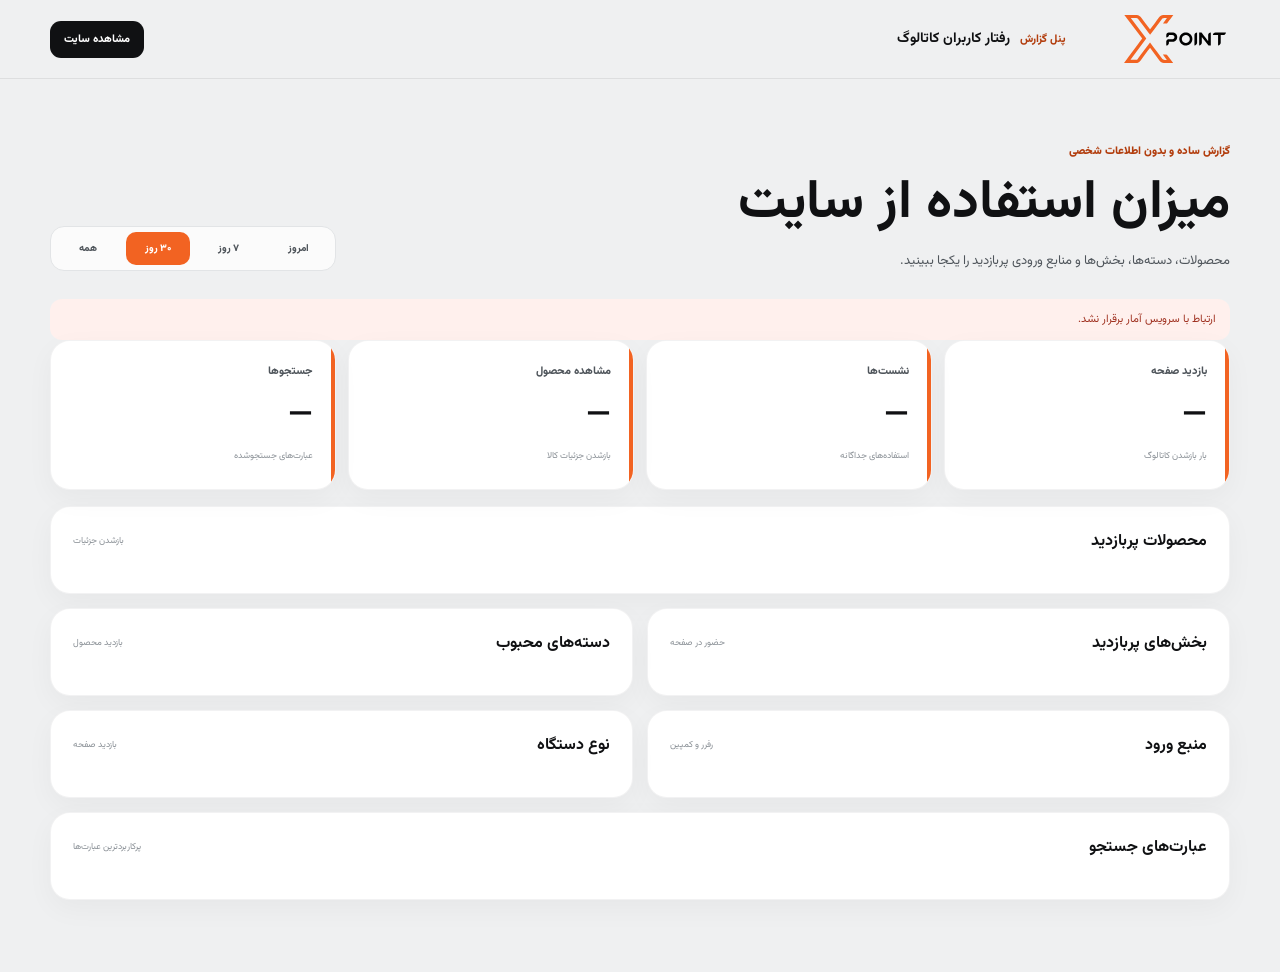
==== admin.html @ 045f8179 "feat: add usage dashboard and sheet-driven festival" ====
<!doctype html>
<html lang="fa" dir="rtl">
<head>
  <meta charset="UTF-8" />
  <meta name="viewport" content="width=device-width, initial-scale=1.0" />
  <meta name="theme-color" content="#101113" />
  <meta name="robots" content="noindex,nofollow" />
  <title>گزارش استفاده | X.Point</title>
  <link rel="stylesheet" href="admin.css?v=20261021-1" />
</head>
<body>
  <header class="admin-header">
    <div class="admin-shell header-inner">
      <a class="admin-brand" href="index.html" aria-label="بازگشت به کاتالوگ"><img src="assets/xpoint.svg" alt="X.Point" /></a>
      <div><span>پنل گزارش</span><strong>رفتار کاربران کاتالوگ</strong></div>
      <a class="catalog-link" href="index.html">مشاهده سایت</a>
    </div>
  </header>

  <main class="admin-shell">
    <section class="dashboard-intro">
      <div>
        <p class="eyebrow">گزارش ساده و بدون اطلاعات شخصی</p>
        <h1>میزان استفاده از سایت</h1>
        <p>محصولات، دسته‌ها، بخش‌ها و منابع ورودی پربازدید را یکجا ببینید.</p>
      </div>
      <div class="range-tabs" id="rangeTabs" aria-label="بازه گزارش">
        <button type="button" data-range="today">امروز</button>
        <button type="button" data-range="7d">۷ روز</button>
        <button class="active" type="button" data-range="30d">۳۰ روز</button>
        <button type="button" data-range="all">همه</button>
      </div>
    </section>

    <div class="dashboard-status" id="dashboardStatus">در حال دریافت گزارش…</div>

    <section class="summary-grid" aria-label="خلاصه گزارش">
      <article><span>بازدید صفحه</span><strong id="metricVisits">—</strong><small>بار بازشدن کاتالوگ</small></article>
      <article><span>نشست‌ها</span><strong id="metricSessions">—</strong><small>استفاده‌های جداگانه</small></article>
      <article><span>مشاهده محصول</span><strong id="metricProducts">—</strong><small>بازشدن جزئیات کالا</small></article>
      <article><span>جستجوها</span><strong id="metricSearches">—</strong><small>عبارت‌های جستجوشده</small></article>
    </section>

    <section class="dashboard-grid">
      <article class="report-card report-wide"><header><h2>محصولات پربازدید</h2><span>بازشدن جزئیات</span></header><div class="rank-list" id="topProducts"></div></article>
      <article class="report-card"><header><h2>بخش‌های پربازدید</h2><span>حضور در صفحه</span></header><div class="rank-list" id="topSections"></div></article>
      <article class="report-card"><header><h2>دسته‌های محبوب</h2><span>بازدید محصول</span></header><div class="rank-list" id="topCategories"></div></article>
      <article class="report-card"><header><h2>منبع ورود</h2><span>رفرر و کمپین</span></header><div class="rank-list" id="topSources"></div></article>
      <article class="report-card"><header><h2>نوع دستگاه</h2><span>بازدید صفحه</span></header><div class="rank-list" id="topDevices"></div></article>
      <article class="report-card report-wide"><header><h2>عبارت‌های جستجو</h2><span>پرکاربردترین عبارت‌ها</span></header><div class="rank-list" id="topSearches"></div></article>
    </section>
  </main>

  <script src="config.js?v=20261021-2"></script>
  <script src="admin.js?v=20261021-1"></script>
</body>
</html>
---- admin.css ----
@font-face { font-family: Vazirmatn; src: url("assets/fonts/Vazirmatn-Variable.woff2") format("woff2"); font-weight: 100 900; font-display: swap; }
:root { --orange:#f26322; --orange-dark:#b23d0d; --soft:#fff0e9; --ink:#101113; --body:#4f555b; --muted:#8a9096; --line:#e2e4e6; --card:#fff; --bg:#eff0f1; }
* { box-sizing: border-box; }
html { color-scheme: light; }
body { margin: 0; color: var(--ink); background: var(--bg); font-family: Vazirmatn,Tahoma,sans-serif; }
button,a { font: inherit; }
.admin-shell { width: min(1180px, calc(100% - 36px)); margin-inline: auto; }
.admin-header { position: sticky; z-index: 10; top: 0; background: rgba(239,240,241,.9); border-bottom: 1px solid rgba(16,17,19,.08); backdrop-filter: blur(16px); }
.header-inner { min-height: 78px; display: grid; grid-template-columns: 140px 1fr auto; align-items: center; gap: 24px; }
.admin-brand { display: block; width: 110px; }
.admin-brand img { display: block; width: 100%; height: 48px; object-fit: contain; }
.header-inner > div { display: flex; align-items: center; gap: 10px; }
.header-inner span { color: var(--orange-dark); font-size: 11px; font-weight: 800; }
.header-inner strong { font-size: 14px; }
.catalog-link { padding: 10px 14px; color: #fff; background: var(--ink); border-radius: 11px; text-decoration: none; font-size: 11px; font-weight: 800; }
.dashboard-intro { display: flex; justify-content: space-between; align-items: end; gap: 28px; padding: 64px 0 28px; }
.eyebrow { margin: 0 0 8px; color: var(--orange-dark); font-size: 11px; font-weight: 900; }
h1 { margin: 0; font-size: clamp(30px,5vw,54px); line-height: 1.35; }
.dashboard-intro > div > p:last-child { margin: 10px 0 0; color: var(--body); font-size: 13px; }
.range-tabs { display: flex; gap: 6px; padding: 5px; background: rgba(255,255,255,.75); border: 1px solid var(--line); border-radius: 14px; }
.range-tabs button { min-width: 64px; padding: 9px 11px; border: 0; color: var(--body); background: transparent; border-radius: 10px; cursor: pointer; font-size: 10px; font-weight: 800; }
.range-tabs button.active { color: #fff; background: var(--orange); }
.dashboard-status { min-height: 32px; color: var(--muted); font-size: 11px; }
.dashboard-status.error { padding: 12px 14px; color: #9f301f; background: #fff0ed; border-radius: 12px; }
.summary-grid { display: grid; grid-template-columns: repeat(4,minmax(0,1fr)); gap: 12px; margin-bottom: 16px; }
.summary-grid article { position: relative; padding: 22px; overflow: hidden; background: var(--card); border: 1px solid rgba(16,17,19,.05); border-radius: 20px; box-shadow: 0 9px 28px rgba(16,17,19,.04); }
.summary-grid article::before { position: absolute; top: 0; right: 0; width: 4px; height: 100%; content:""; background: var(--orange); }
.summary-grid span { display:block; color:var(--body); font-size:11px; font-weight:800; }
.summary-grid strong { display:block; margin:8px 0 4px; font-size:32px; }
.summary-grid small { color:var(--muted); font-size:9px; }
.dashboard-grid { display:grid; grid-template-columns:repeat(2,minmax(0,1fr)); gap:14px; padding-bottom:72px; }
.report-card { padding: 22px; background:var(--card); border:1px solid rgba(16,17,19,.05); border-radius:20px; box-shadow:0 9px 28px rgba(16,17,19,.04); }
.report-wide { grid-column:1/-1; }
.report-card header { display:flex; justify-content:space-between; align-items:center; gap:10px; margin-bottom:17px; }
.report-card h2 { margin:0; font-size:16px; }
.report-card header span { color:var(--muted); font-size:9px; }
.rank-list { display:grid; gap:10px; }
.rank-item { display:grid; grid-template-columns:minmax(120px,1fr) minmax(100px,2fr) 42px; align-items:center; gap:12px; }
.rank-label { min-width:0; overflow:hidden; color:var(--body); font-size:11px; font-weight:750; text-overflow:ellipsis; white-space:nowrap; }
.rank-bar { height:9px; overflow:hidden; background:#eef0f1; border-radius:99px; }
.rank-bar i { display:block; width:var(--value); height:100%; background:linear-gradient(90deg,var(--orange),#ff8b54); border-radius:inherit; }
.rank-value { color:var(--orange-dark); font-size:11px; font-weight:900; text-align:left; }
.rank-empty { margin: 10px 0; color:var(--muted); font-size:11px; text-align:center; }
@media (max-width:800px) { .summary-grid{grid-template-columns:repeat(2,1fr)} .dashboard-grid{grid-template-columns:1fr} .report-wide{grid-column:auto} }
@media (max-width:580px) { .admin-shell{width:min(100% - 24px,520px)} .header-inner{grid-template-columns:92px 1fr auto;gap:10px;min-height:68px}.admin-brand{width:82px}.header-inner>div{display:block}.header-inner strong{display:block;font-size:11px}.header-inner span{font-size:9px}.catalog-link{padding:8px 9px;font-size:9px}.dashboard-intro{align-items:stretch;flex-direction:column;padding-top:38px}.range-tabs{width:100%;overflow-x:auto}.range-tabs button{flex:1}.summary-grid{grid-template-columns:1fr 1fr;gap:8px}.summary-grid article{padding:17px}.summary-grid strong{font-size:25px}.report-card{padding:17px}.rank-item{grid-template-columns:minmax(90px,1fr) minmax(70px,1.25fr) 32px;gap:8px} }
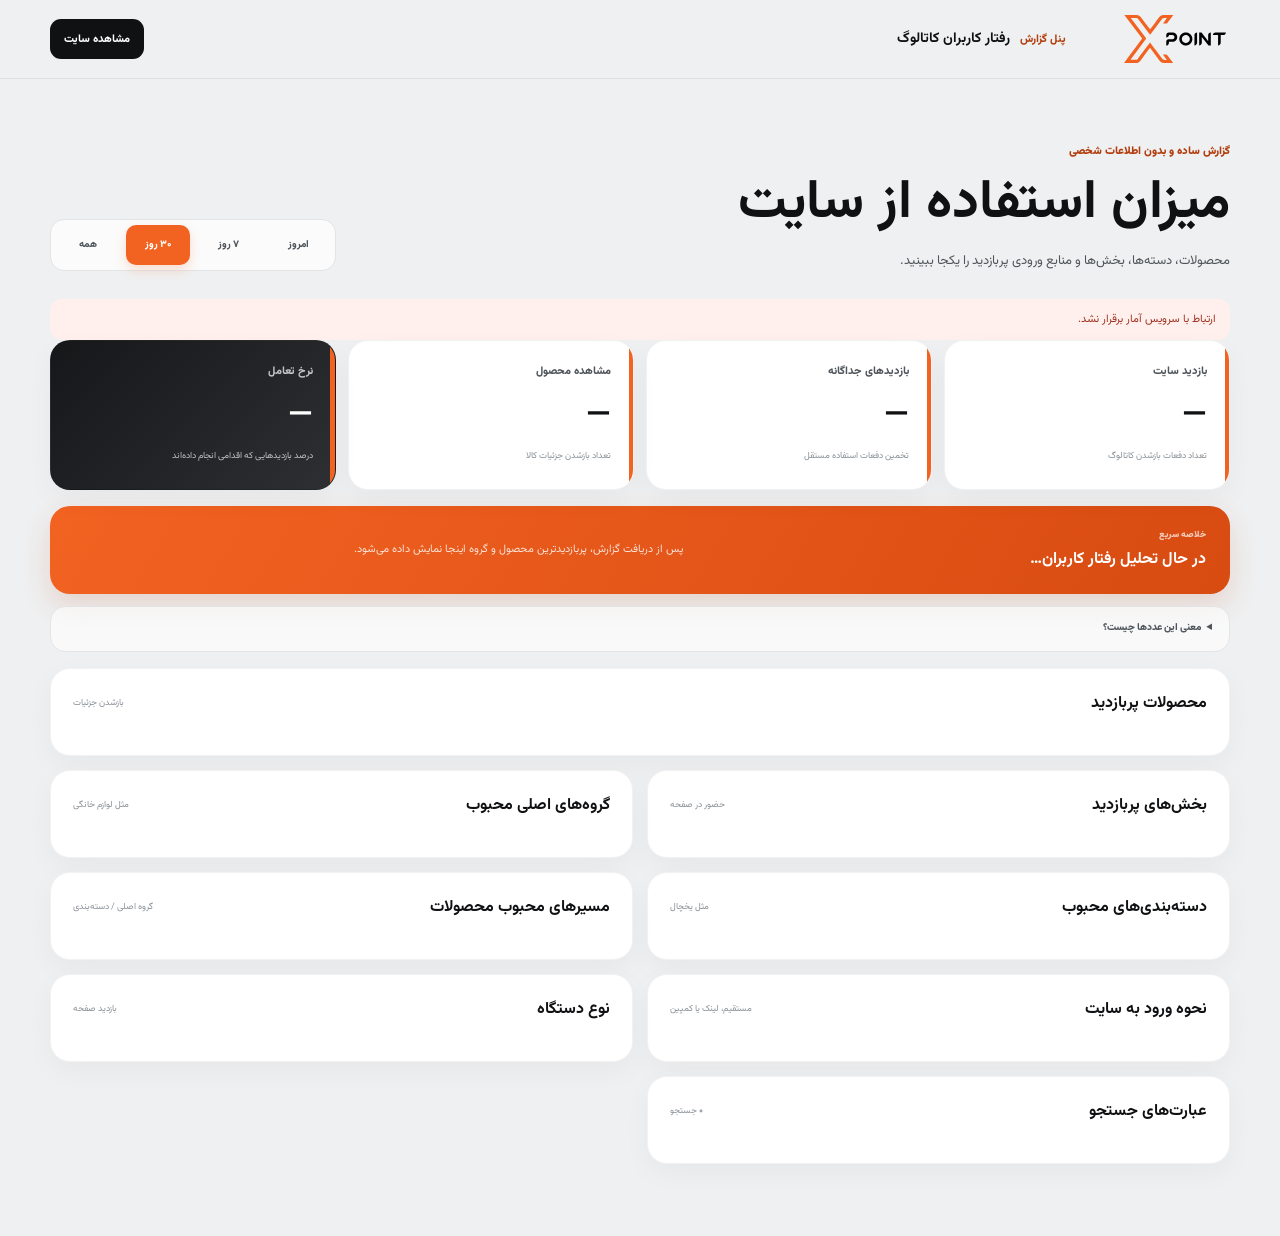
==== commit 08a8905a: "feat: clarify analytics and add category insights" ====
--- a/admin.html
+++ b/admin.html
@@ -6,7 +6,7 @@
   <meta name="theme-color" content="#101113" />
   <meta name="robots" content="noindex,nofollow" />
   <title>گزارش استفاده | X.Point</title>
-  <link rel="stylesheet" href="admin.css?v=20261021-1" />
+  <link rel="stylesheet" href="admin.css?v=20261021-2" />
 </head>
 <body>
   <header class="admin-header">
@@ -35,23 +35,39 @@
     <div class="dashboard-status" id="dashboardStatus">در حال دریافت گزارش…</div>
 
     <section class="summary-grid" aria-label="خلاصه گزارش">
-      <article><span>بازدید صفحه</span><strong id="metricVisits">—</strong><small>بار بازشدن کاتالوگ</small></article>
-      <article><span>نشست‌ها</span><strong id="metricSessions">—</strong><small>استفاده‌های جداگانه</small></article>
-      <article><span>مشاهده محصول</span><strong id="metricProducts">—</strong><small>بازشدن جزئیات کالا</small></article>
-      <article><span>جستجوها</span><strong id="metricSearches">—</strong><small>عبارت‌های جستجوشده</small></article>
+      <article><span>بازدید سایت</span><strong id="metricVisits">—</strong><small>تعداد دفعات بازشدن کاتالوگ</small></article>
+      <article><span>بازدیدهای جداگانه</span><strong id="metricSessions">—</strong><small>تخمین دفعات استفاده مستقل</small></article>
+      <article><span>مشاهده محصول</span><strong id="metricProducts">—</strong><small>تعداد بازشدن جزئیات کالا</small></article>
+      <article class="metric-highlight"><span>نرخ تعامل</span><strong id="metricEngagement">—</strong><small>درصد بازدیدهایی که اقدامی انجام داده‌اند</small></article>
     </section>
+
+    <section class="insight-strip" aria-label="خلاصه مدیریتی">
+      <div><span class="insight-kicker">خلاصه سریع</span><strong id="insightHeadline">در حال تحلیل رفتار کاربران…</strong></div>
+      <p id="insightDetails">پس از دریافت گزارش، پربازدیدترین محصول و گروه اینجا نمایش داده می‌شود.</p>
+    </section>
+
+    <details class="metric-guide">
+      <summary>معنی این عددها چیست؟</summary>
+      <div>
+        <p><strong>بازدید سایت:</strong> هر بار که صفحه اصلی کاتالوگ باز شده است.</p>
+        <p><strong>بازدید جداگانه:</strong> یک نوبت استفاده مستقل از سایت؛ این عدد تخمینی است و اطلاعات شخصی ذخیره نمی‌شود.</p>
+        <p><strong>نرخ تعامل:</strong> درصد بازدیدهای جداگانه‌ای که حداقل یک محصول، دسته، جستجو یا جشنواره را انتخاب کرده‌اند.</p>
+      </div>
+    </details>
 
     <section class="dashboard-grid">
       <article class="report-card report-wide"><header><h2>محصولات پربازدید</h2><span>بازشدن جزئیات</span></header><div class="rank-list" id="topProducts"></div></article>
       <article class="report-card"><header><h2>بخش‌های پربازدید</h2><span>حضور در صفحه</span></header><div class="rank-list" id="topSections"></div></article>
-      <article class="report-card"><header><h2>دسته‌های محبوب</h2><span>بازدید محصول</span></header><div class="rank-list" id="topCategories"></div></article>
-      <article class="report-card"><header><h2>منبع ورود</h2><span>رفرر و کمپین</span></header><div class="rank-list" id="topSources"></div></article>
+      <article class="report-card"><header><h2>گروه‌های اصلی محبوب</h2><span>مثل لوازم خانگی</span></header><div class="rank-list" id="topGroups"></div></article>
+      <article class="report-card"><header><h2>دسته‌بندی‌های محبوب</h2><span>مثل یخچال</span></header><div class="rank-list" id="topCategories"></div></article>
+      <article class="report-card"><header><h2>مسیرهای محبوب محصولات</h2><span>گروه اصلی / دسته‌بندی</span></header><div class="rank-list" id="topCategoryPaths"></div></article>
+      <article class="report-card"><header><h2>نحوه ورود به سایت</h2><span>مستقیم، لینک یا کمپین</span></header><div class="rank-list" id="topSources"></div></article>
       <article class="report-card"><header><h2>نوع دستگاه</h2><span>بازدید صفحه</span></header><div class="rank-list" id="topDevices"></div></article>
-      <article class="report-card report-wide"><header><h2>عبارت‌های جستجو</h2><span>پرکاربردترین عبارت‌ها</span></header><div class="rank-list" id="topSearches"></div></article>
+      <article class="report-card"><header><h2>عبارت‌های جستجو</h2><span><b id="metricSearches">۰</b> جستجو</span></header><div class="rank-list" id="topSearches"></div></article>
     </section>
   </main>
 
   <script src="config.js?v=20261021-2"></script>
-  <script src="admin.js?v=20261021-1"></script>
+  <script src="admin.js?v=20261021-2"></script>
 </body>
 </html>
--- a/admin.css
+++ b/admin.css
@@ -1,7 +1,7 @@
 @font-face { font-family: Vazirmatn; src: url("assets/fonts/Vazirmatn-Variable.woff2") format("woff2"); font-weight: 100 900; font-display: swap; }
 :root { --orange:#f26322; --orange-dark:#b23d0d; --soft:#fff0e9; --ink:#101113; --body:#4f555b; --muted:#8a9096; --line:#e2e4e6; --card:#fff; --bg:#eff0f1; }
 * { box-sizing: border-box; }
-html { color-scheme: light; }
+html { color-scheme: light; -webkit-font-smoothing: antialiased; -moz-osx-font-smoothing: grayscale; }
 body { margin: 0; color: var(--ink); background: var(--bg); font-family: Vazirmatn,Tahoma,sans-serif; }
 button,a { font: inherit; }
 .admin-shell { width: min(1180px, calc(100% - 36px)); margin-inline: auto; }
@@ -12,34 +12,52 @@
 .header-inner > div { display: flex; align-items: center; gap: 10px; }
 .header-inner span { color: var(--orange-dark); font-size: 11px; font-weight: 800; }
 .header-inner strong { font-size: 14px; }
-.catalog-link { padding: 10px 14px; color: #fff; background: var(--ink); border-radius: 11px; text-decoration: none; font-size: 11px; font-weight: 800; }
+.catalog-link { display:inline-grid; min-height:40px; padding: 10px 14px; place-items:center; color: #fff; background: var(--ink); border-radius: 11px; text-decoration: none; font-size: 11px; font-weight: 800; transition: transform 150ms ease-out, background-color 150ms ease-out, box-shadow 150ms ease-out; }
+.catalog-link:hover { background:#282a2d; box-shadow:0 8px 18px rgba(16,17,19,.16); transform:translateY(-1px); }
+.catalog-link:active,.range-tabs button:active { transform:scale(.96); }
+.catalog-link:focus-visible,.range-tabs button:focus-visible,.metric-guide summary:focus-visible { outline:3px solid rgba(242,99,34,.28); outline-offset:3px; }
 .dashboard-intro { display: flex; justify-content: space-between; align-items: end; gap: 28px; padding: 64px 0 28px; }
 .eyebrow { margin: 0 0 8px; color: var(--orange-dark); font-size: 11px; font-weight: 900; }
-h1 { margin: 0; font-size: clamp(30px,5vw,54px); line-height: 1.35; }
+h1 { margin: 0; font-size: clamp(30px,5vw,54px); line-height: 1.35; text-wrap:balance; }
 .dashboard-intro > div > p:last-child { margin: 10px 0 0; color: var(--body); font-size: 13px; }
 .range-tabs { display: flex; gap: 6px; padding: 5px; background: rgba(255,255,255,.75); border: 1px solid var(--line); border-radius: 14px; }
-.range-tabs button { min-width: 64px; padding: 9px 11px; border: 0; color: var(--body); background: transparent; border-radius: 10px; cursor: pointer; font-size: 10px; font-weight: 800; }
-.range-tabs button.active { color: #fff; background: var(--orange); }
+.range-tabs button { min-width: 64px; min-height:40px; padding: 9px 11px; border: 0; color: var(--body); background: transparent; border-radius: 10px; cursor: pointer; font-size: 10px; font-weight: 800; transition:color 150ms ease-out, background-color 150ms ease-out, transform 150ms ease-out, box-shadow 150ms ease-out; }
+.range-tabs button.active { color: #fff; background: var(--orange); box-shadow:0 5px 12px rgba(242,99,34,.2); }
 .dashboard-status { min-height: 32px; color: var(--muted); font-size: 11px; }
 .dashboard-status.error { padding: 12px 14px; color: #9f301f; background: #fff0ed; border-radius: 12px; }
 .summary-grid { display: grid; grid-template-columns: repeat(4,minmax(0,1fr)); gap: 12px; margin-bottom: 16px; }
 .summary-grid article { position: relative; padding: 22px; overflow: hidden; background: var(--card); border: 1px solid rgba(16,17,19,.05); border-radius: 20px; box-shadow: 0 9px 28px rgba(16,17,19,.04); }
 .summary-grid article::before { position: absolute; top: 0; right: 0; width: 4px; height: 100%; content:""; background: var(--orange); }
 .summary-grid span { display:block; color:var(--body); font-size:11px; font-weight:800; }
-.summary-grid strong { display:block; margin:8px 0 4px; font-size:32px; }
+.summary-grid strong { display:block; margin:8px 0 4px; font-size:32px; font-variant-numeric:tabular-nums; }
 .summary-grid small { color:var(--muted); font-size:9px; }
+.summary-grid .metric-highlight { color:#fff; background:linear-gradient(135deg,#161719,#2d2f32); border-color:transparent; }
+.summary-grid .metric-highlight::before { width:5px; }
+.summary-grid .metric-highlight span,.summary-grid .metric-highlight small { color:rgba(255,255,255,.72); }
+.insight-strip { display:grid; grid-template-columns:minmax(260px,.9fr) minmax(280px,1.1fr); align-items:center; gap:24px; margin:0 0 12px; padding:22px 24px; color:#fff; background:linear-gradient(120deg,#f26322,#d84b11); border-radius:20px; box-shadow:0 12px 28px rgba(178,61,13,.16); }
+.insight-strip div { display:grid; gap:5px; }
+.insight-kicker { color:rgba(255,255,255,.72); font-size:9px; font-weight:900; }
+.insight-strip strong { font-size:16px; text-wrap:balance; }
+.insight-strip p { margin:0; color:rgba(255,255,255,.82); font-size:11px; line-height:2; text-wrap:pretty; }
+.metric-guide { margin:0 0 16px; background:rgba(255,255,255,.62); border:1px solid var(--line); border-radius:15px; }
+.metric-guide summary { min-height:44px; padding:13px 17px; cursor:pointer; color:var(--body); font-size:10px; font-weight:850; }
+.metric-guide[open] summary { color:var(--orange-dark); border-bottom:1px solid var(--line); }
+.metric-guide div { display:grid; grid-template-columns:repeat(3,1fr); gap:14px; padding:16px 18px; }
+.metric-guide p { margin:0; color:var(--muted); font-size:10px; line-height:1.9; text-wrap:pretty; }
+.metric-guide p strong { color:var(--body); }
 .dashboard-grid { display:grid; grid-template-columns:repeat(2,minmax(0,1fr)); gap:14px; padding-bottom:72px; }
 .report-card { padding: 22px; background:var(--card); border:1px solid rgba(16,17,19,.05); border-radius:20px; box-shadow:0 9px 28px rgba(16,17,19,.04); }
 .report-wide { grid-column:1/-1; }
 .report-card header { display:flex; justify-content:space-between; align-items:center; gap:10px; margin-bottom:17px; }
-.report-card h2 { margin:0; font-size:16px; }
+.report-card h2 { margin:0; font-size:16px; text-wrap:balance; }
 .report-card header span { color:var(--muted); font-size:9px; }
 .rank-list { display:grid; gap:10px; }
 .rank-item { display:grid; grid-template-columns:minmax(120px,1fr) minmax(100px,2fr) 42px; align-items:center; gap:12px; }
 .rank-label { min-width:0; overflow:hidden; color:var(--body); font-size:11px; font-weight:750; text-overflow:ellipsis; white-space:nowrap; }
 .rank-bar { height:9px; overflow:hidden; background:#eef0f1; border-radius:99px; }
-.rank-bar i { display:block; width:var(--value); height:100%; background:linear-gradient(90deg,var(--orange),#ff8b54); border-radius:inherit; }
-.rank-value { color:var(--orange-dark); font-size:11px; font-weight:900; text-align:left; }
+.rank-bar i { display:block; width:var(--value); height:100%; background:linear-gradient(90deg,var(--orange),#ff8b54); border-radius:inherit; transition:width 300ms ease-out; }
+.rank-value { color:var(--orange-dark); font-size:11px; font-weight:900; font-variant-numeric:tabular-nums; text-align:left; }
 .rank-empty { margin: 10px 0; color:var(--muted); font-size:11px; text-align:center; }
-@media (max-width:800px) { .summary-grid{grid-template-columns:repeat(2,1fr)} .dashboard-grid{grid-template-columns:1fr} .report-wide{grid-column:auto} }
-@media (max-width:580px) { .admin-shell{width:min(100% - 24px,520px)} .header-inner{grid-template-columns:92px 1fr auto;gap:10px;min-height:68px}.admin-brand{width:82px}.header-inner>div{display:block}.header-inner strong{display:block;font-size:11px}.header-inner span{font-size:9px}.catalog-link{padding:8px 9px;font-size:9px}.dashboard-intro{align-items:stretch;flex-direction:column;padding-top:38px}.range-tabs{width:100%;overflow-x:auto}.range-tabs button{flex:1}.summary-grid{grid-template-columns:1fr 1fr;gap:8px}.summary-grid article{padding:17px}.summary-grid strong{font-size:25px}.report-card{padding:17px}.rank-item{grid-template-columns:minmax(90px,1fr) minmax(70px,1.25fr) 32px;gap:8px} }
+@media (max-width:800px) { .summary-grid{grid-template-columns:repeat(2,1fr)} .insight-strip{grid-template-columns:1fr;gap:8px}.metric-guide div{grid-template-columns:1fr}.dashboard-grid{grid-template-columns:1fr} .report-wide{grid-column:auto} }
+@media (max-width:580px) { .admin-shell{width:min(100% - 24px,520px)} .header-inner{grid-template-columns:92px 1fr auto;gap:10px;min-height:68px}.admin-brand{width:82px}.header-inner>div{display:block}.header-inner strong{display:block;font-size:11px}.header-inner span{font-size:9px}.catalog-link{padding:8px 9px;font-size:9px}.dashboard-intro{align-items:stretch;flex-direction:column;padding-top:38px}.range-tabs{width:100%;overflow-x:auto}.range-tabs button{flex:1}.summary-grid{grid-template-columns:1fr 1fr;gap:8px}.summary-grid article{padding:17px}.summary-grid strong{font-size:25px}.insight-strip{padding:18px}.insight-strip strong{font-size:14px}.report-card{padding:17px}.report-card header{align-items:flex-start;flex-direction:column;gap:4px}.rank-item{grid-template-columns:minmax(90px,1fr) minmax(70px,1.25fr) 32px;gap:8px} }
+@media (prefers-reduced-motion:reduce) { .catalog-link,.range-tabs button,.rank-bar i { transition:none; } }
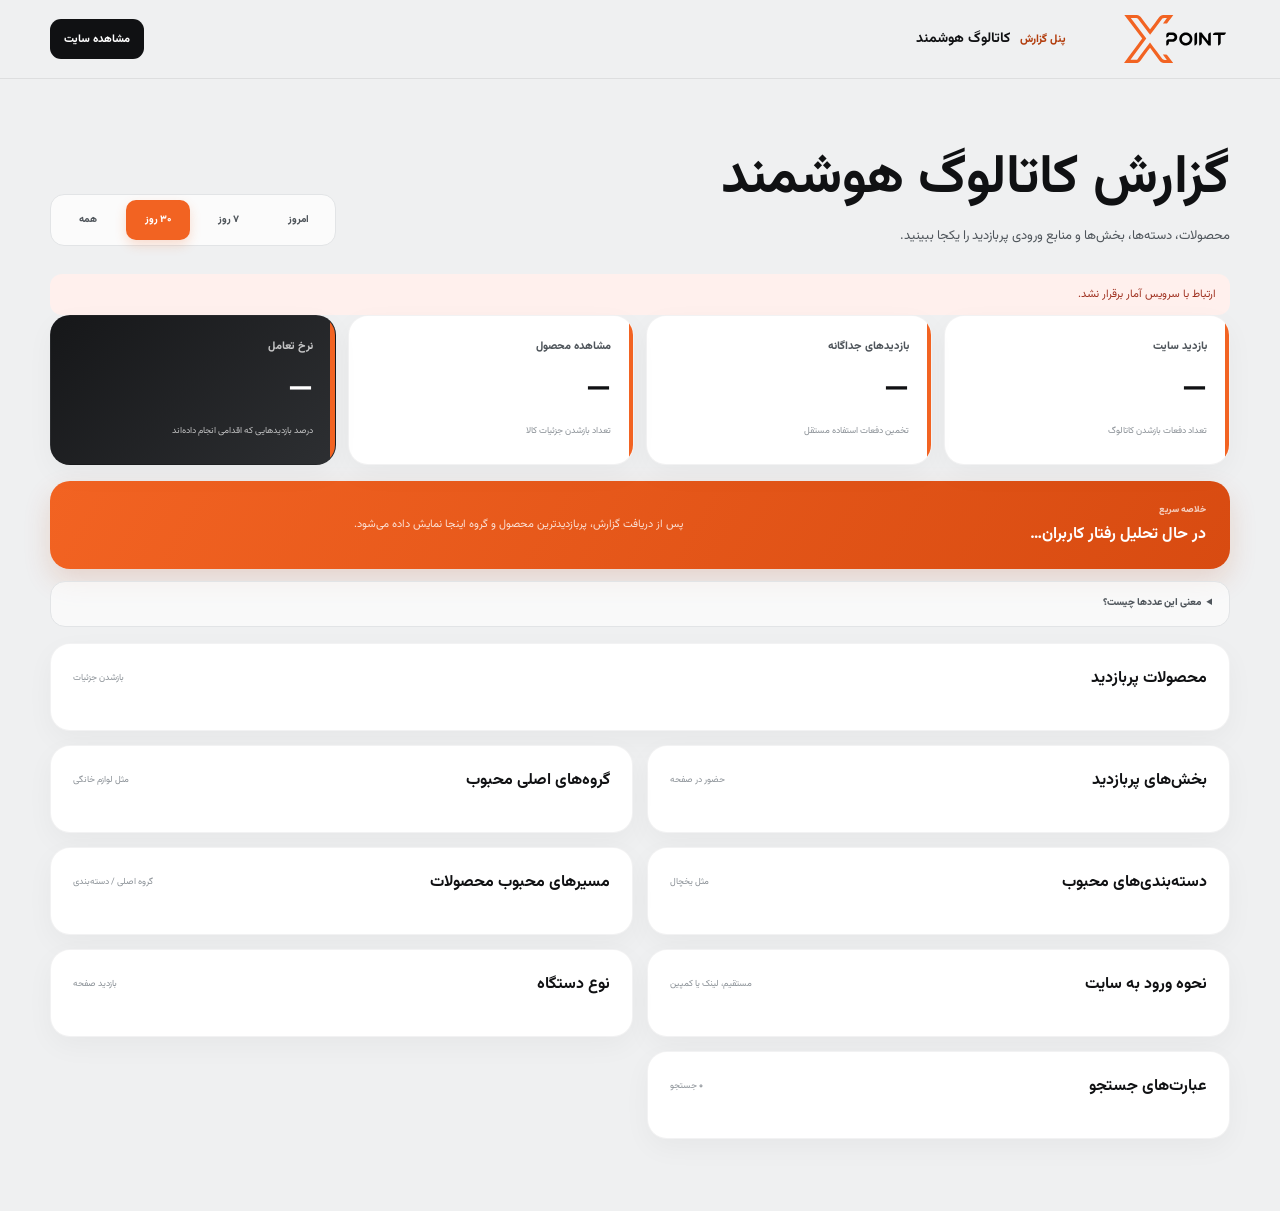
==== commit 09c643b4: "copy: rename smart catalog dashboard" ====
--- a/admin.html
+++ b/admin.html
@@ -12,7 +12,7 @@
   <header class="admin-header">
     <div class="admin-shell header-inner">
       <a class="admin-brand" href="index.html" aria-label="بازگشت به کاتالوگ"><img src="assets/xpoint.svg" alt="X.Point" /></a>
-      <div><span>پنل گزارش</span><strong>رفتار کاربران کاتالوگ</strong></div>
+      <div><span>پنل گزارش</span><strong>کاتالوگ هوشمند</strong></div>
       <a class="catalog-link" href="index.html">مشاهده سایت</a>
     </div>
   </header>
@@ -20,8 +20,7 @@
   <main class="admin-shell">
     <section class="dashboard-intro">
       <div>
-        <p class="eyebrow">گزارش ساده و بدون اطلاعات شخصی</p>
-        <h1>میزان استفاده از سایت</h1>
+        <h1>گزارش کاتالوگ هوشمند</h1>
         <p>محصولات، دسته‌ها، بخش‌ها و منابع ورودی پربازدید را یکجا ببینید.</p>
       </div>
       <div class="range-tabs" id="rangeTabs" aria-label="بازه گزارش">
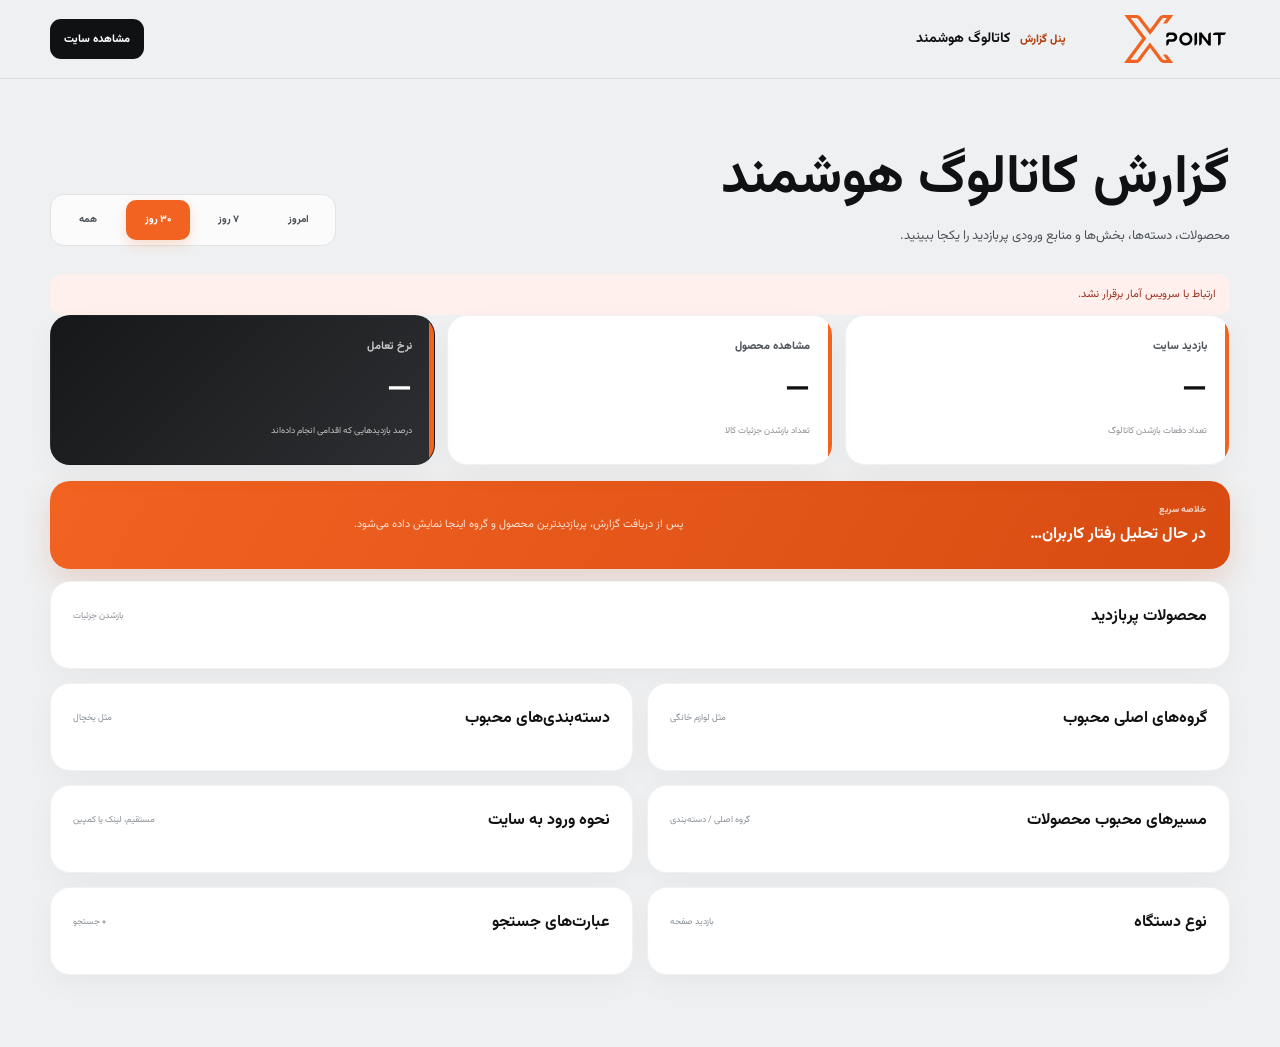
==== commit 089d4a54: "ui: simplify analytics dashboard" ====
--- a/admin.html
+++ b/admin.html
@@ -6,7 +6,7 @@
   <meta name="theme-color" content="#101113" />
   <meta name="robots" content="noindex,nofollow" />
   <title>گزارش استفاده | X.Point</title>
-  <link rel="stylesheet" href="admin.css?v=20261021-2" />
+  <link rel="stylesheet" href="admin.css?v=20261021-3" />
 </head>
 <body>
   <header class="admin-header">
@@ -35,7 +35,6 @@
 
     <section class="summary-grid" aria-label="خلاصه گزارش">
       <article><span>بازدید سایت</span><strong id="metricVisits">—</strong><small>تعداد دفعات بازشدن کاتالوگ</small></article>
-      <article><span>بازدیدهای جداگانه</span><strong id="metricSessions">—</strong><small>تخمین دفعات استفاده مستقل</small></article>
       <article><span>مشاهده محصول</span><strong id="metricProducts">—</strong><small>تعداد بازشدن جزئیات کالا</small></article>
       <article class="metric-highlight"><span>نرخ تعامل</span><strong id="metricEngagement">—</strong><small>درصد بازدیدهایی که اقدامی انجام داده‌اند</small></article>
     </section>
@@ -45,18 +44,8 @@
       <p id="insightDetails">پس از دریافت گزارش، پربازدیدترین محصول و گروه اینجا نمایش داده می‌شود.</p>
     </section>
 
-    <details class="metric-guide">
-      <summary>معنی این عددها چیست؟</summary>
-      <div>
-        <p><strong>بازدید سایت:</strong> هر بار که صفحه اصلی کاتالوگ باز شده است.</p>
-        <p><strong>بازدید جداگانه:</strong> یک نوبت استفاده مستقل از سایت؛ این عدد تخمینی است و اطلاعات شخصی ذخیره نمی‌شود.</p>
-        <p><strong>نرخ تعامل:</strong> درصد بازدیدهای جداگانه‌ای که حداقل یک محصول، دسته، جستجو یا جشنواره را انتخاب کرده‌اند.</p>
-      </div>
-    </details>
-
     <section class="dashboard-grid">
       <article class="report-card report-wide"><header><h2>محصولات پربازدید</h2><span>بازشدن جزئیات</span></header><div class="rank-list" id="topProducts"></div></article>
-      <article class="report-card"><header><h2>بخش‌های پربازدید</h2><span>حضور در صفحه</span></header><div class="rank-list" id="topSections"></div></article>
       <article class="report-card"><header><h2>گروه‌های اصلی محبوب</h2><span>مثل لوازم خانگی</span></header><div class="rank-list" id="topGroups"></div></article>
       <article class="report-card"><header><h2>دسته‌بندی‌های محبوب</h2><span>مثل یخچال</span></header><div class="rank-list" id="topCategories"></div></article>
       <article class="report-card"><header><h2>مسیرهای محبوب محصولات</h2><span>گروه اصلی / دسته‌بندی</span></header><div class="rank-list" id="topCategoryPaths"></div></article>
@@ -67,6 +56,6 @@
   </main>
 
   <script src="config.js?v=20261021-2"></script>
-  <script src="admin.js?v=20261021-2"></script>
+  <script src="admin.js?v=20261021-3"></script>
 </body>
 </html>
--- a/admin.css
+++ b/admin.css
@@ -15,7 +15,7 @@
 .catalog-link { display:inline-grid; min-height:40px; padding: 10px 14px; place-items:center; color: #fff; background: var(--ink); border-radius: 11px; text-decoration: none; font-size: 11px; font-weight: 800; transition: transform 150ms ease-out, background-color 150ms ease-out, box-shadow 150ms ease-out; }
 .catalog-link:hover { background:#282a2d; box-shadow:0 8px 18px rgba(16,17,19,.16); transform:translateY(-1px); }
 .catalog-link:active,.range-tabs button:active { transform:scale(.96); }
-.catalog-link:focus-visible,.range-tabs button:focus-visible,.metric-guide summary:focus-visible { outline:3px solid rgba(242,99,34,.28); outline-offset:3px; }
+.catalog-link:focus-visible,.range-tabs button:focus-visible { outline:3px solid rgba(242,99,34,.28); outline-offset:3px; }
 .dashboard-intro { display: flex; justify-content: space-between; align-items: end; gap: 28px; padding: 64px 0 28px; }
 .eyebrow { margin: 0 0 8px; color: var(--orange-dark); font-size: 11px; font-weight: 900; }
 h1 { margin: 0; font-size: clamp(30px,5vw,54px); line-height: 1.35; text-wrap:balance; }
@@ -25,7 +25,7 @@
 .range-tabs button.active { color: #fff; background: var(--orange); box-shadow:0 5px 12px rgba(242,99,34,.2); }
 .dashboard-status { min-height: 32px; color: var(--muted); font-size: 11px; }
 .dashboard-status.error { padding: 12px 14px; color: #9f301f; background: #fff0ed; border-radius: 12px; }
-.summary-grid { display: grid; grid-template-columns: repeat(4,minmax(0,1fr)); gap: 12px; margin-bottom: 16px; }
+.summary-grid { display: grid; grid-template-columns: repeat(3,minmax(0,1fr)); gap: 12px; margin-bottom: 16px; }
 .summary-grid article { position: relative; padding: 22px; overflow: hidden; background: var(--card); border: 1px solid rgba(16,17,19,.05); border-radius: 20px; box-shadow: 0 9px 28px rgba(16,17,19,.04); }
 .summary-grid article::before { position: absolute; top: 0; right: 0; width: 4px; height: 100%; content:""; background: var(--orange); }
 .summary-grid span { display:block; color:var(--body); font-size:11px; font-weight:800; }
@@ -39,12 +39,6 @@
 .insight-kicker { color:rgba(255,255,255,.72); font-size:9px; font-weight:900; }
 .insight-strip strong { font-size:16px; text-wrap:balance; }
 .insight-strip p { margin:0; color:rgba(255,255,255,.82); font-size:11px; line-height:2; text-wrap:pretty; }
-.metric-guide { margin:0 0 16px; background:rgba(255,255,255,.62); border:1px solid var(--line); border-radius:15px; }
-.metric-guide summary { min-height:44px; padding:13px 17px; cursor:pointer; color:var(--body); font-size:10px; font-weight:850; }
-.metric-guide[open] summary { color:var(--orange-dark); border-bottom:1px solid var(--line); }
-.metric-guide div { display:grid; grid-template-columns:repeat(3,1fr); gap:14px; padding:16px 18px; }
-.metric-guide p { margin:0; color:var(--muted); font-size:10px; line-height:1.9; text-wrap:pretty; }
-.metric-guide p strong { color:var(--body); }
 .dashboard-grid { display:grid; grid-template-columns:repeat(2,minmax(0,1fr)); gap:14px; padding-bottom:72px; }
 .report-card { padding: 22px; background:var(--card); border:1px solid rgba(16,17,19,.05); border-radius:20px; box-shadow:0 9px 28px rgba(16,17,19,.04); }
 .report-wide { grid-column:1/-1; }
@@ -58,6 +52,6 @@
 .rank-bar i { display:block; width:var(--value); height:100%; background:linear-gradient(90deg,var(--orange),#ff8b54); border-radius:inherit; transition:width 300ms ease-out; }
 .rank-value { color:var(--orange-dark); font-size:11px; font-weight:900; font-variant-numeric:tabular-nums; text-align:left; }
 .rank-empty { margin: 10px 0; color:var(--muted); font-size:11px; text-align:center; }
-@media (max-width:800px) { .summary-grid{grid-template-columns:repeat(2,1fr)} .insight-strip{grid-template-columns:1fr;gap:8px}.metric-guide div{grid-template-columns:1fr}.dashboard-grid{grid-template-columns:1fr} .report-wide{grid-column:auto} }
-@media (max-width:580px) { .admin-shell{width:min(100% - 24px,520px)} .header-inner{grid-template-columns:92px 1fr auto;gap:10px;min-height:68px}.admin-brand{width:82px}.header-inner>div{display:block}.header-inner strong{display:block;font-size:11px}.header-inner span{font-size:9px}.catalog-link{padding:8px 9px;font-size:9px}.dashboard-intro{align-items:stretch;flex-direction:column;padding-top:38px}.range-tabs{width:100%;overflow-x:auto}.range-tabs button{flex:1}.summary-grid{grid-template-columns:1fr 1fr;gap:8px}.summary-grid article{padding:17px}.summary-grid strong{font-size:25px}.insight-strip{padding:18px}.insight-strip strong{font-size:14px}.report-card{padding:17px}.report-card header{align-items:flex-start;flex-direction:column;gap:4px}.rank-item{grid-template-columns:minmax(90px,1fr) minmax(70px,1.25fr) 32px;gap:8px} }
+@media (max-width:800px) { .summary-grid{grid-template-columns:repeat(2,1fr)} .insight-strip{grid-template-columns:1fr;gap:8px}.dashboard-grid{grid-template-columns:1fr} .report-wide{grid-column:auto} }
+@media (max-width:580px) { .admin-shell{width:min(100% - 24px,520px)} .header-inner{grid-template-columns:92px 1fr auto;gap:10px;min-height:68px}.admin-brand{width:82px}.header-inner>div{display:block}.header-inner strong{display:block;font-size:11px}.header-inner span{font-size:9px}.catalog-link{padding:8px 9px;font-size:9px}.dashboard-intro{align-items:stretch;flex-direction:column;padding-top:38px}.range-tabs{width:100%;overflow-x:auto}.range-tabs button{flex:1}.summary-grid{grid-template-columns:1fr;gap:8px}.summary-grid article{padding:17px}.summary-grid strong{font-size:25px}.insight-strip{padding:18px}.insight-strip strong{font-size:14px}.report-card{padding:17px}.report-card header{align-items:flex-start;flex-direction:column;gap:4px}.rank-item{grid-template-columns:minmax(90px,1fr) minmax(70px,1.25fr) 32px;gap:8px} }
 @media (prefers-reduced-motion:reduce) { .catalog-link,.range-tabs button,.rank-bar i { transition:none; } }
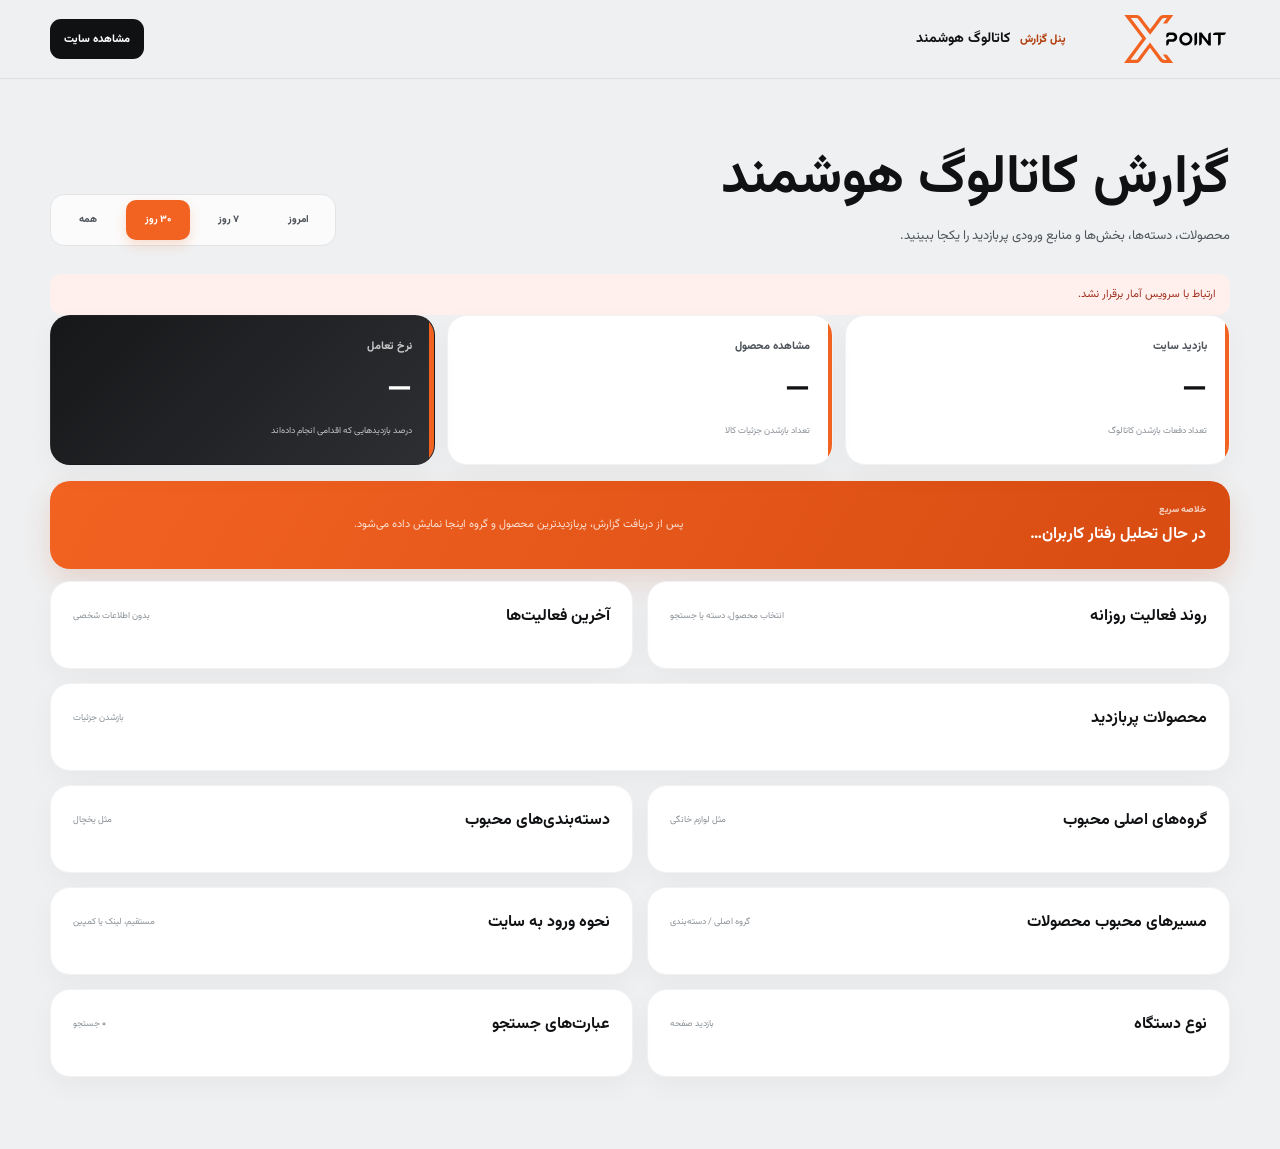
==== commit 55198f58: "feat: add activity details to analytics dashboard" ====
--- a/admin.html
+++ b/admin.html
@@ -6,7 +6,7 @@
   <meta name="theme-color" content="#101113" />
   <meta name="robots" content="noindex,nofollow" />
   <title>گزارش استفاده | X.Point</title>
-  <link rel="stylesheet" href="admin.css?v=20261021-3" />
+  <link rel="stylesheet" href="admin.css?v=20261021-4" />
 </head>
 <body>
   <header class="admin-header">
@@ -44,6 +44,17 @@
       <p id="insightDetails">پس از دریافت گزارش، پربازدیدترین محصول و گروه اینجا نمایش داده می‌شود.</p>
     </section>
 
+    <section class="detail-grid" aria-label="جزئیات فعالیت کاربران">
+      <article class="report-card">
+        <header><h2>روند فعالیت روزانه</h2><span>انتخاب محصول، دسته یا جستجو</span></header>
+        <div class="activity-chart" id="dailyActivity"></div>
+      </article>
+      <article class="report-card">
+        <header><h2>آخرین فعالیت‌ها</h2><span>بدون اطلاعات شخصی</span></header>
+        <div class="recent-list" id="recentActivity"></div>
+      </article>
+    </section>
+
     <section class="dashboard-grid">
       <article class="report-card report-wide"><header><h2>محصولات پربازدید</h2><span>بازشدن جزئیات</span></header><div class="rank-list" id="topProducts"></div></article>
       <article class="report-card"><header><h2>گروه‌های اصلی محبوب</h2><span>مثل لوازم خانگی</span></header><div class="rank-list" id="topGroups"></div></article>
@@ -56,6 +67,6 @@
   </main>
 
   <script src="config.js?v=20261021-2"></script>
-  <script src="admin.js?v=20261021-3"></script>
+  <script src="admin.js?v=20261021-4"></script>
 </body>
 </html>
--- a/admin.css
+++ b/admin.css
@@ -39,6 +39,20 @@
 .insight-kicker { color:rgba(255,255,255,.72); font-size:9px; font-weight:900; }
 .insight-strip strong { font-size:16px; text-wrap:balance; }
 .insight-strip p { margin:0; color:rgba(255,255,255,.82); font-size:11px; line-height:2; text-wrap:pretty; }
+.detail-grid { display:grid; grid-template-columns:minmax(0,1fr) minmax(0,1fr); gap:14px; margin-bottom:14px; }
+.activity-chart { display:grid; gap:9px; }
+.activity-day { display:grid; grid-template-columns:52px minmax(100px,1fr) 34px; align-items:center; gap:10px; color:var(--muted); font-size:10px; }
+.activity-bar { height:10px; overflow:hidden; background:#eef0f1; border-radius:99px; }
+.activity-bar i { display:block; width:var(--value); height:100%; background:linear-gradient(90deg,#ff9a6b,var(--orange)); border-radius:inherit; transition:width 300ms ease-out; }
+.activity-day strong { color:var(--orange-dark); font-variant-numeric:tabular-nums; text-align:left; }
+.recent-list { display:grid; gap:2px; }
+.recent-item { display:grid; grid-template-columns:auto minmax(0,1fr) auto; align-items:center; gap:10px; min-height:52px; padding:8px 0; border-bottom:1px solid #eef0f1; }
+.recent-item:last-child { border-bottom:0; }
+.recent-badge { min-width:72px; padding:6px 8px; color:var(--orange-dark); background:var(--soft); border-radius:8px; font-size:9px; font-weight:850; text-align:center; }
+.recent-item div { display:grid; min-width:0; gap:3px; }
+.recent-item strong { overflow:hidden; font-size:10px; text-overflow:ellipsis; white-space:nowrap; }
+.recent-item small,.recent-item time { color:var(--muted); font-size:9px; }
+.recent-item time { font-variant-numeric:tabular-nums; white-space:nowrap; }
 .dashboard-grid { display:grid; grid-template-columns:repeat(2,minmax(0,1fr)); gap:14px; padding-bottom:72px; }
 .report-card { padding: 22px; background:var(--card); border:1px solid rgba(16,17,19,.05); border-radius:20px; box-shadow:0 9px 28px rgba(16,17,19,.04); }
 .report-wide { grid-column:1/-1; }
@@ -52,6 +66,6 @@
 .rank-bar i { display:block; width:var(--value); height:100%; background:linear-gradient(90deg,var(--orange),#ff8b54); border-radius:inherit; transition:width 300ms ease-out; }
 .rank-value { color:var(--orange-dark); font-size:11px; font-weight:900; font-variant-numeric:tabular-nums; text-align:left; }
 .rank-empty { margin: 10px 0; color:var(--muted); font-size:11px; text-align:center; }
-@media (max-width:800px) { .summary-grid{grid-template-columns:repeat(2,1fr)} .insight-strip{grid-template-columns:1fr;gap:8px}.dashboard-grid{grid-template-columns:1fr} .report-wide{grid-column:auto} }
+@media (max-width:800px) { .summary-grid{grid-template-columns:repeat(2,1fr)} .insight-strip{grid-template-columns:1fr;gap:8px}.detail-grid,.dashboard-grid{grid-template-columns:1fr} .report-wide{grid-column:auto} }
 @media (max-width:580px) { .admin-shell{width:min(100% - 24px,520px)} .header-inner{grid-template-columns:92px 1fr auto;gap:10px;min-height:68px}.admin-brand{width:82px}.header-inner>div{display:block}.header-inner strong{display:block;font-size:11px}.header-inner span{font-size:9px}.catalog-link{padding:8px 9px;font-size:9px}.dashboard-intro{align-items:stretch;flex-direction:column;padding-top:38px}.range-tabs{width:100%;overflow-x:auto}.range-tabs button{flex:1}.summary-grid{grid-template-columns:1fr;gap:8px}.summary-grid article{padding:17px}.summary-grid strong{font-size:25px}.insight-strip{padding:18px}.insight-strip strong{font-size:14px}.report-card{padding:17px}.report-card header{align-items:flex-start;flex-direction:column;gap:4px}.rank-item{grid-template-columns:minmax(90px,1fr) minmax(70px,1.25fr) 32px;gap:8px} }
-@media (prefers-reduced-motion:reduce) { .catalog-link,.range-tabs button,.rank-bar i { transition:none; } }
+@media (prefers-reduced-motion:reduce) { .catalog-link,.range-tabs button,.rank-bar i,.activity-bar i { transition:none; } }
